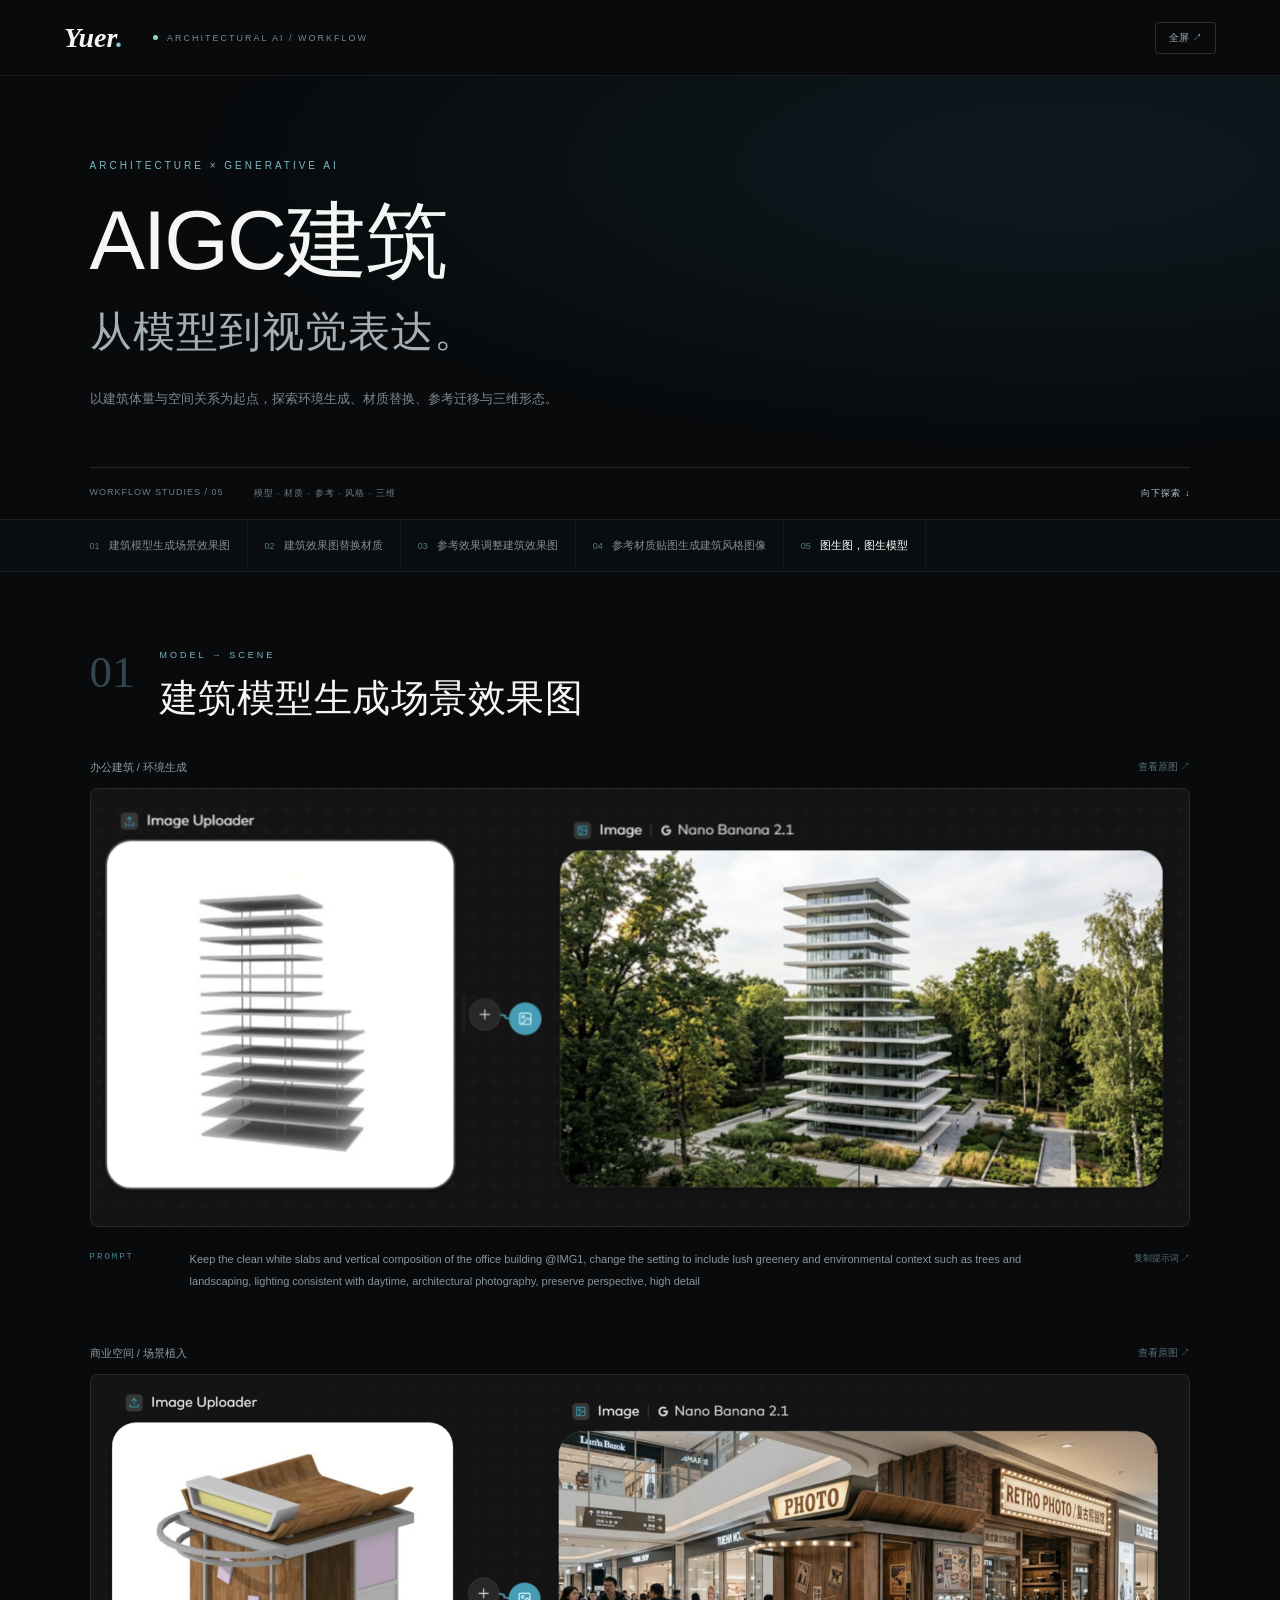
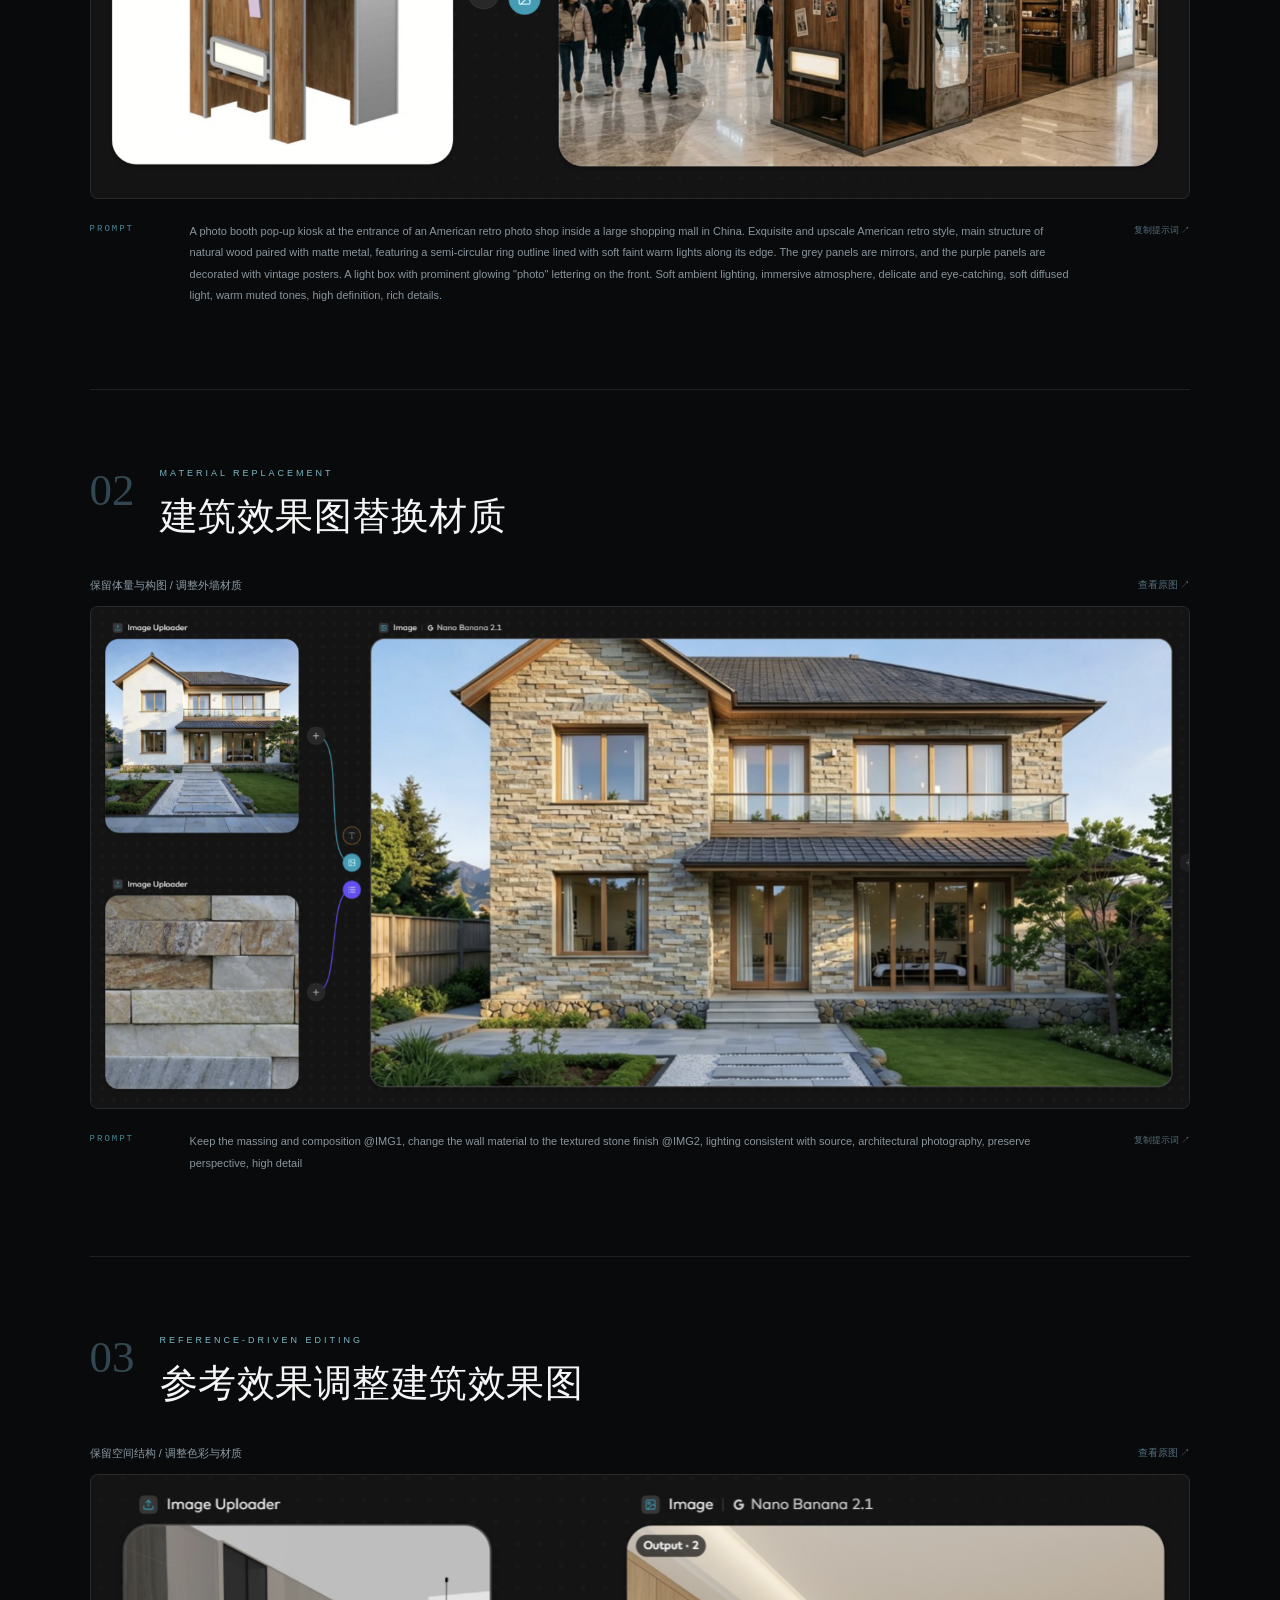
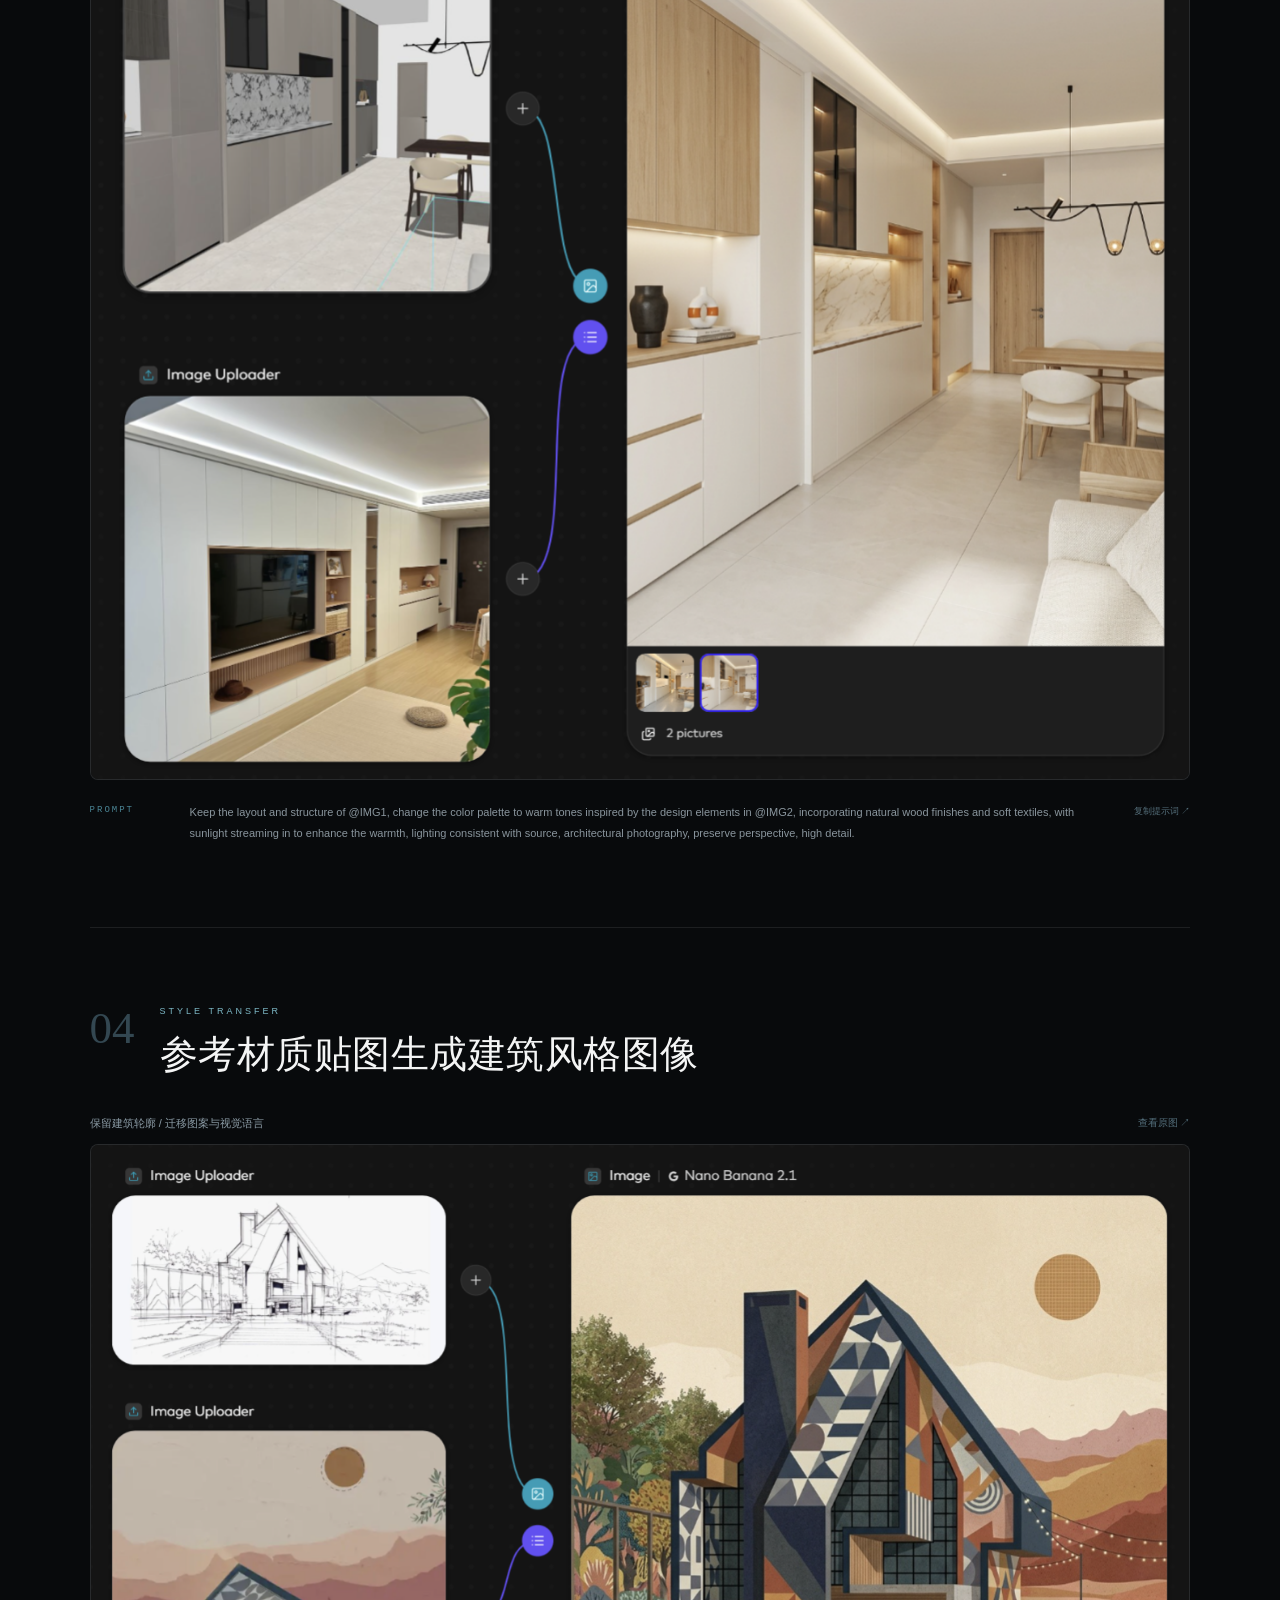
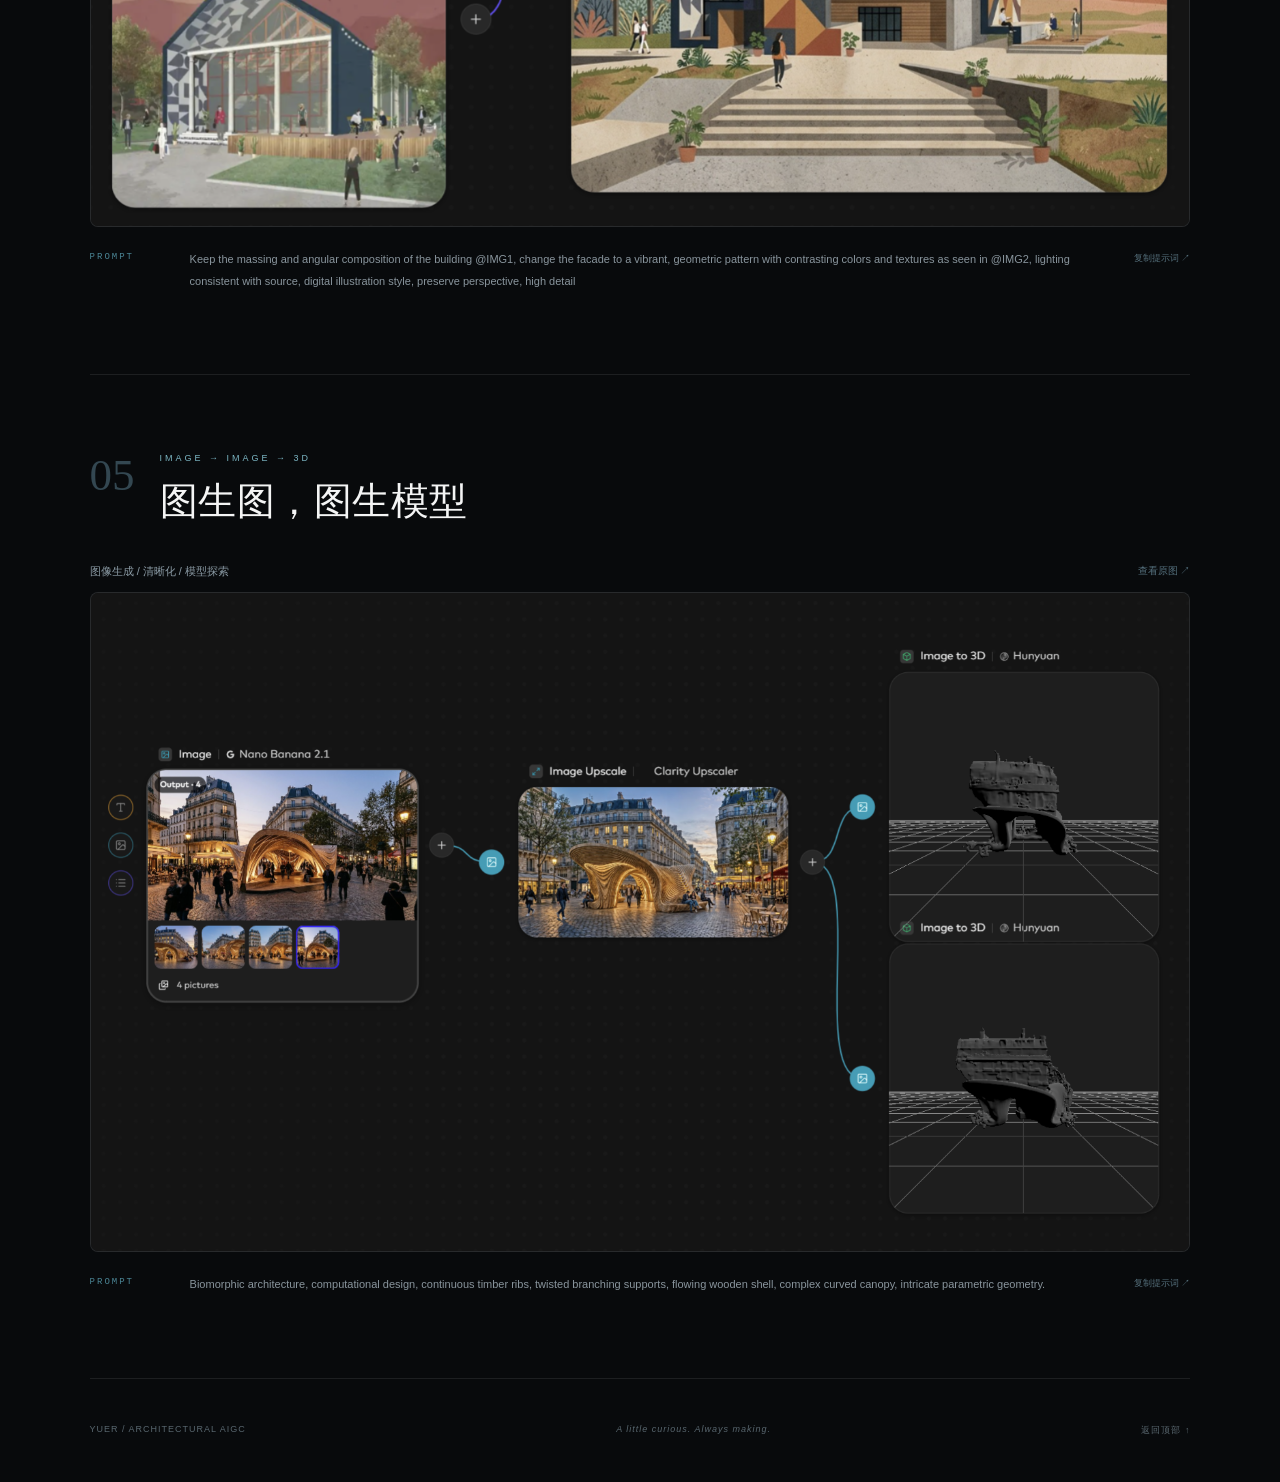
==== aigc-architecture/index.html @ 1d400113 "Add AIGC architecture document to desktop and navigation" ====
<!doctype html><html lang="zh-CN"><head><meta charset="utf-8"><meta name="viewport" content="width=device-width,initial-scale=1"><title>AIGC建筑</title><link rel="stylesheet" href="style.css"><style>body.embedded>header{display:none}body.embedded main{max-width:none}</style></head><body><script>if(new URLSearchParams(location.search).has("embed"))document.body.classList.add("embedded")</script><header><a class="brand" href="#">Yuer<span>.</span></a><span class="status"><i></i> ARCHITECTURAL AI / WORKFLOW</span><button id="fullscreen" aria-label="全屏查看">全屏 ↗</button></header><main><div class="hero"><div class="eyebrow">ARCHITECTURE × GENERATIVE AI</div><h1>AIGC建筑<span>从模型到视觉表达。</span></h1><p class="intro">以建筑体量与空间关系为起点，探索环境生成、材质替换、参考迁移与三维形态。</p><div class="hero-bottom"><span>WORKFLOW STUDIES / 05</span><span>模型 · 材质 · 参考 · 风格 · 三维</span><a href="#s01">向下探索 ↓</a></div></div><nav class="index" aria-label="文档目录"><a href="#s01"><span>01</span>建筑模型生成场景效果图</a><a href="#s02"><span>02</span>建筑效果图替换材质</a><a href="#s03"><span>03</span>参考效果调整建筑效果图</a><a href="#s04"><span>04</span>参考材质贴图生成建筑风格图像</a><a href="#s05"><span>05</span>图生图，图生模型</a></nav><div class="content"><section id="s01"><div class="section-head"><span class="number">01</span><div><p class="eyebrow">MODEL → SCENE</p><h2>建筑模型生成场景效果图</h2></div></div><div class="case"><div class="case-label"><span>办公建筑 / 环境生成</span><a href="assets/model-tower.png" target="_blank">查看原图 ↗</a></div><a class="visual" href="assets/model-tower.png" target="_blank"><img src="assets/model-tower.png" alt="办公建筑 / 环境生成的输入、节点连接与输出结果" loading="lazy"></a><div class="prompt"><span>PROMPT</span><p>Keep the clean white slabs and vertical composition of the office building @IMG1, change the setting to include lush greenery and environmental context such as trees and landscaping, lighting consistent with daytime, architectural photography, preserve perspective, high detail</p><button class="copy" type="button">复制提示词 ↗</button></div></div><div class="case"><div class="case-label"><span>商业空间 / 场景植入</span><a href="assets/model-kiosk.png" target="_blank">查看原图 ↗</a></div><a class="visual" href="assets/model-kiosk.png" target="_blank"><img src="assets/model-kiosk.png" alt="商业空间 / 场景植入的输入、节点连接与输出结果" loading="lazy"></a><div class="prompt"><span>PROMPT</span><p>A photo booth pop-up kiosk at the entrance of an American retro photo shop inside a large shopping mall in China. Exquisite and upscale American retro style, main structure of natural wood paired with matte metal, featuring a semi-circular ring outline lined with soft faint warm lights along its edge. The grey panels are mirrors, and the purple panels are decorated with vintage posters. A light box with prominent glowing &quot;photo&quot; lettering on the front. Soft ambient lighting, immersive atmosphere, delicate and eye-catching, soft diffused light, warm muted tones, high definition, rich details.</p><button class="copy" type="button">复制提示词 ↗</button></div></div></section><section id="s02"><div class="section-head"><span class="number">02</span><div><p class="eyebrow">MATERIAL REPLACEMENT</p><h2>建筑效果图替换材质</h2></div></div><div class="case"><div class="case-label"><span>保留体量与构图 / 调整外墙材质</span><a href="assets/material.png" target="_blank">查看原图 ↗</a></div><a class="visual" href="assets/material.png" target="_blank"><img src="assets/material.png" alt="保留体量与构图 / 调整外墙材质的输入、节点连接与输出结果" loading="lazy"></a><div class="prompt"><span>PROMPT</span><p>Keep the massing and composition @IMG1, change the wall material to the textured stone finish @IMG2, lighting consistent with source, architectural photography, preserve perspective, high detail</p><button class="copy" type="button">复制提示词 ↗</button></div></div></section><section id="s03"><div class="section-head"><span class="number">03</span><div><p class="eyebrow">REFERENCE-DRIVEN EDITING</p><h2>参考效果调整建筑效果图</h2></div></div><div class="case"><div class="case-label"><span>保留空间结构 / 调整色彩与材质</span><a href="assets/reference.png" target="_blank">查看原图 ↗</a></div><a class="visual" href="assets/reference.png" target="_blank"><img src="assets/reference.png" alt="保留空间结构 / 调整色彩与材质的输入、节点连接与输出结果" loading="lazy"></a><div class="prompt"><span>PROMPT</span><p>Keep the layout and structure of @IMG1, change the color palette to warm tones inspired by the design elements in @IMG2, incorporating natural wood finishes and soft textiles, with sunlight streaming in to enhance the warmth, lighting consistent with source, architectural photography, preserve perspective, high detail.</p><button class="copy" type="button">复制提示词 ↗</button></div></div></section><section id="s04"><div class="section-head"><span class="number">04</span><div><p class="eyebrow">STYLE TRANSFER</p><h2>参考材质贴图生成建筑风格图像</h2></div></div><div class="case"><div class="case-label"><span>保留建筑轮廓 / 迁移图案与视觉语言</span><a href="assets/style.png" target="_blank">查看原图 ↗</a></div><a class="visual" href="assets/style.png" target="_blank"><img src="assets/style.png" alt="保留建筑轮廓 / 迁移图案与视觉语言的输入、节点连接与输出结果" loading="lazy"></a><div class="prompt"><span>PROMPT</span><p>Keep the massing and angular composition of the building @IMG1, change the facade to a vibrant, geometric pattern with contrasting colors and textures as seen in @IMG2, lighting consistent with source, digital illustration style, preserve perspective, high detail</p><button class="copy" type="button">复制提示词 ↗</button></div></div></section><section id="s05"><div class="section-head"><span class="number">05</span><div><p class="eyebrow">IMAGE → IMAGE → 3D</p><h2>图生图，图生模型</h2></div></div><div class="case"><div class="case-label"><span>图像生成 / 清晰化 / 模型探索</span><a href="assets/image-to-3d.png" target="_blank">查看原图 ↗</a></div><a class="visual" href="assets/image-to-3d.png" target="_blank"><img src="assets/image-to-3d.png" alt="图像生成 / 清晰化 / 模型探索的输入、节点连接与输出结果" loading="lazy"></a><div class="prompt"><span>PROMPT</span><p>Biomorphic architecture, computational design, continuous timber ribs, twisted branching supports, flowing wooden shell, complex curved canopy, intricate parametric geometry.</p><button class="copy" type="button">复制提示词 ↗</button></div></div></section></div><footer><span>YUER / ARCHITECTURAL AIGC</span><span>A little curious. Always making.</span><a href="#">返回顶部 ↑</a></footer></main><dialog id="viewer"><button id="viewer-close" aria-label="关闭大图">×</button><img alt="放大的工作流图像"></dialog><script src="app.js"></script></body></html>
---- aigc-architecture/style.css ----
*{box-sizing:border-box}html{scroll-behavior:smooth;scroll-padding-top:110px}body{margin:0;background:#080a0c;color:#f4f5f5;font-family:Arial,"Microsoft YaHei",sans-serif;background-image:radial-gradient(#84919f14 .6px,transparent .6px);background-size:18px 18px}a{color:inherit;text-decoration:none}button{font:inherit;cursor:pointer}header{height:76px;display:flex;align-items:center;gap:30px;padding:0 5%;border-bottom:1px solid #ffffff14;background:#080a0ce8}.brand{font:italic bold 28px Georgia}.brand span{color:#86c9d5}.status{font-size:9px;letter-spacing:2px;color:#7a8790;display:flex;align-items:center;gap:9px}.status i{width:5px;height:5px;border-radius:50%;background:#91d3c1}header button{margin-left:auto;background:none;border:1px solid #ffffff24;color:#abb4b9;border-radius:3px;padding:8px 13px;font-size:10px}main{max-width:1500px;margin:auto}.hero{padding:84px 7% 0;background:radial-gradient(ellipse at 83% 20%,#16313d66,transparent 58%)}.eyebrow{font-size:10px;letter-spacing:3px;color:#7db8c6;margin:0 0 20px}h1{font-size:clamp(48px,6.5vw,90px);font-weight:500;letter-spacing:-2px;line-height:1.2;margin:0}h1 span{display:block;font-size:clamp(24px,3.3vw,44px);color:#a6afb4;letter-spacing:1px;margin-top:16px;font-weight:300}.intro{max-width:650px;color:#7d8891;font-size:13px;line-height:2;margin:28px 0 55px}.hero-bottom{display:flex;gap:30px;border-top:1px solid #ffffff1c;padding:19px 0;color:#6d7c87;font-size:9px;letter-spacing:1px}.hero-bottom a{margin-left:auto;color:#b6cad1}.index{position:sticky;top:0;z-index:5;display:flex;gap:0;margin-top:0;padding:0 7%;background:#0b0e11ed;border-top:1px solid #ffffff14;border-bottom:1px solid #ffffff14;backdrop-filter:blur(14px);overflow:auto}.index a{padding:18px 17px;white-space:nowrap;font-size:11px;color:#7e8c96;border-right:1px solid #ffffff0b}.index a:first-child{padding-left:0}.index a span{font-size:9px;color:#527c88;margin-right:9px}.index a:hover,.index a.active{color:white}.content{padding:0 7%}section{padding:78px 0 28px;border-bottom:1px solid #ffffff16}.section-head{display:flex;align-items:flex-start;gap:25px;margin-bottom:35px}.number{font-size:45px;font-weight:300;line-height:1;color:#334751;font-family:Georgia,serif}.section-head .eyebrow{margin:0 0 10px;font-size:9px}h2{font-size:clamp(25px,3vw,40px);line-height:1.45;letter-spacing:.5px;font-weight:400;margin:0}.case{margin-bottom:48px}.case-label{display:flex;justify-content:space-between;font-size:11px;color:#8b9ba5;margin:0 0 13px}.case-label a{font-size:10px;color:#536e7b}.visual{display:block;border:1px solid #ffffff19;background:#111315;border-radius:8px;overflow:hidden}.visual img{display:block;width:100%;height:auto}.visual:hover{border-color:#77bec366}.prompt{display:grid;grid-template-columns:80px 1fr auto;gap:20px;align-items:start;margin-top:0;padding:22px 0 6px}.prompt>span{font-family:monospace;font-size:9px;letter-spacing:2px;color:#4b8595;padding-top:3px}.prompt p{font:11px/1.95 Arial,sans-serif;color:#89959d;margin:0;max-width:890px}.prompt button{background:none;border:0;color:#546e7a;font-size:9px;padding:3px 0;white-space:nowrap}.prompt button:hover{color:#b9dce4}footer{padding:45px 7%;display:flex;justify-content:space-between;gap:25px;font-size:9px;letter-spacing:1px;color:#58666e}footer span:nth-child(2){font-style:italic}dialog{width:96vw;height:94vh;max-width:none;max-height:none;border:1px solid #53606b;background:#090b0e;padding:30px;overflow:auto}dialog::backdrop{background:#000d}dialog img{display:block;max-width:none;width:100%;height:auto}#viewer-close{position:fixed;right:4vw;top:4vh;border:1px solid #ffffff42;border-radius:50%;width:35px;height:35px;background:#10151a;color:#eee;font-size:23px;z-index:20}@media(max-width:700px){header{height:60px;padding:0 20px;gap:15px}.status{font-size:7px;letter-spacing:1px}.hero{padding:48px 22px 0}.hero-bottom{gap:15px;flex-wrap:wrap}.hero-bottom span:nth-child(2){display:none}.index{padding:0 22px}.index a{font-size:10px;padding:14px}.content{padding:0 22px}section{padding-top:48px}.section-head{gap:15px}.number{font-size:34px}.prompt{grid-template-columns:1fr;gap:9px;padding-top:17px}.prompt p{font-size:10px}.prompt button{justify-self:start}footer{padding:32px 22px;flex-wrap:wrap}.case-label{font-size:10px}dialog{padding:45px 8px 8px}}
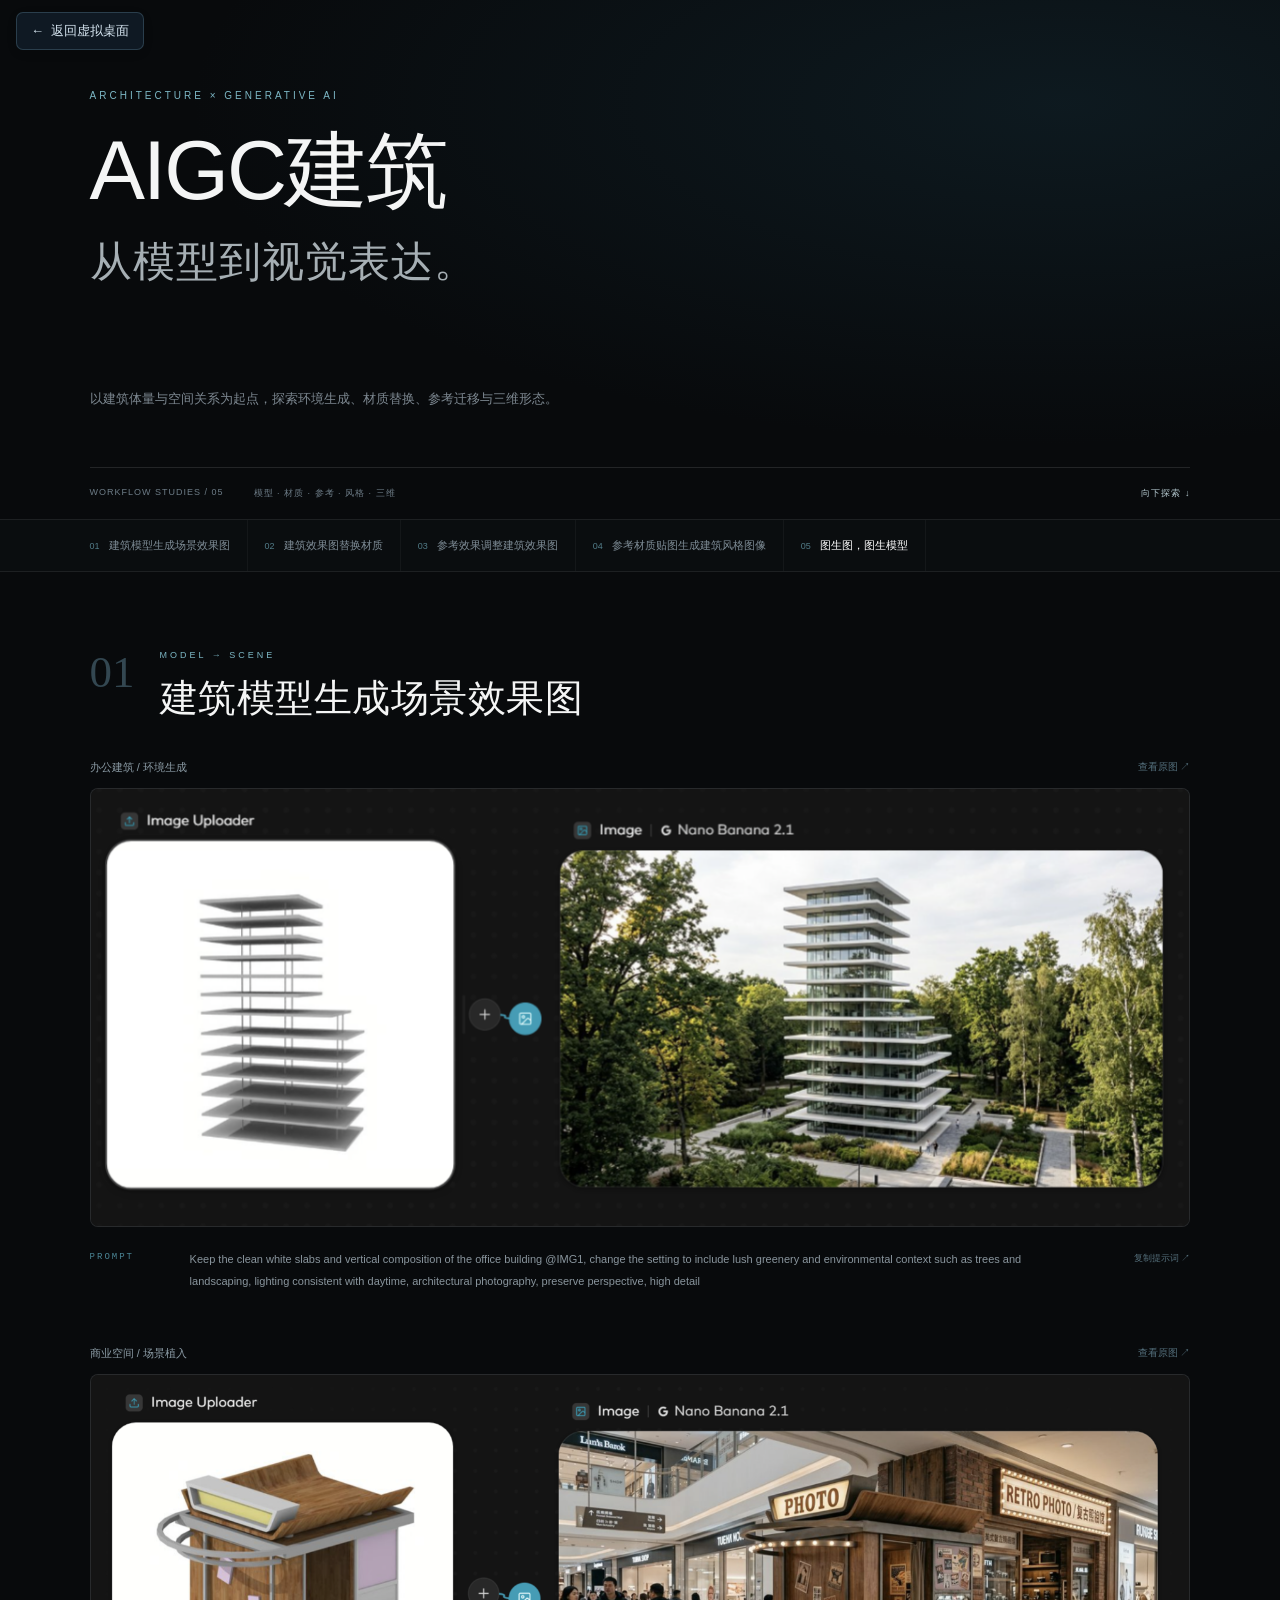
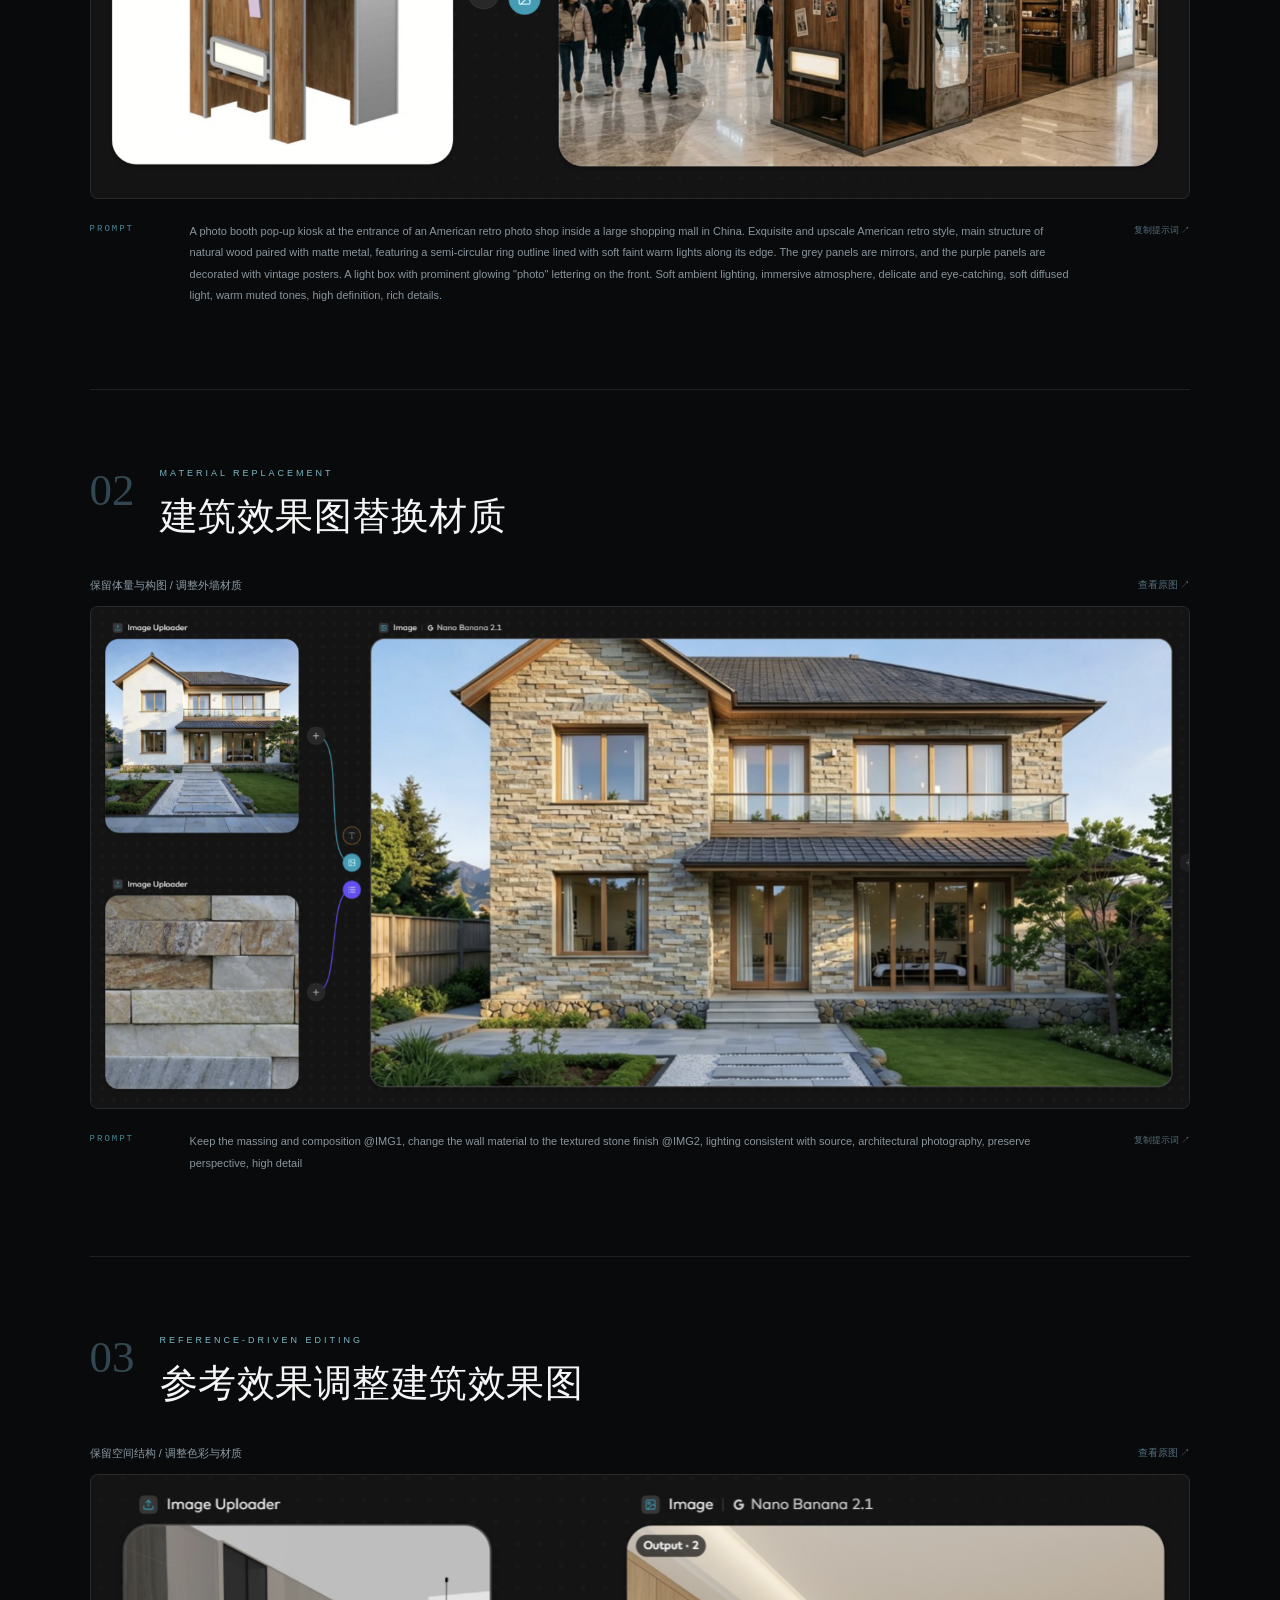
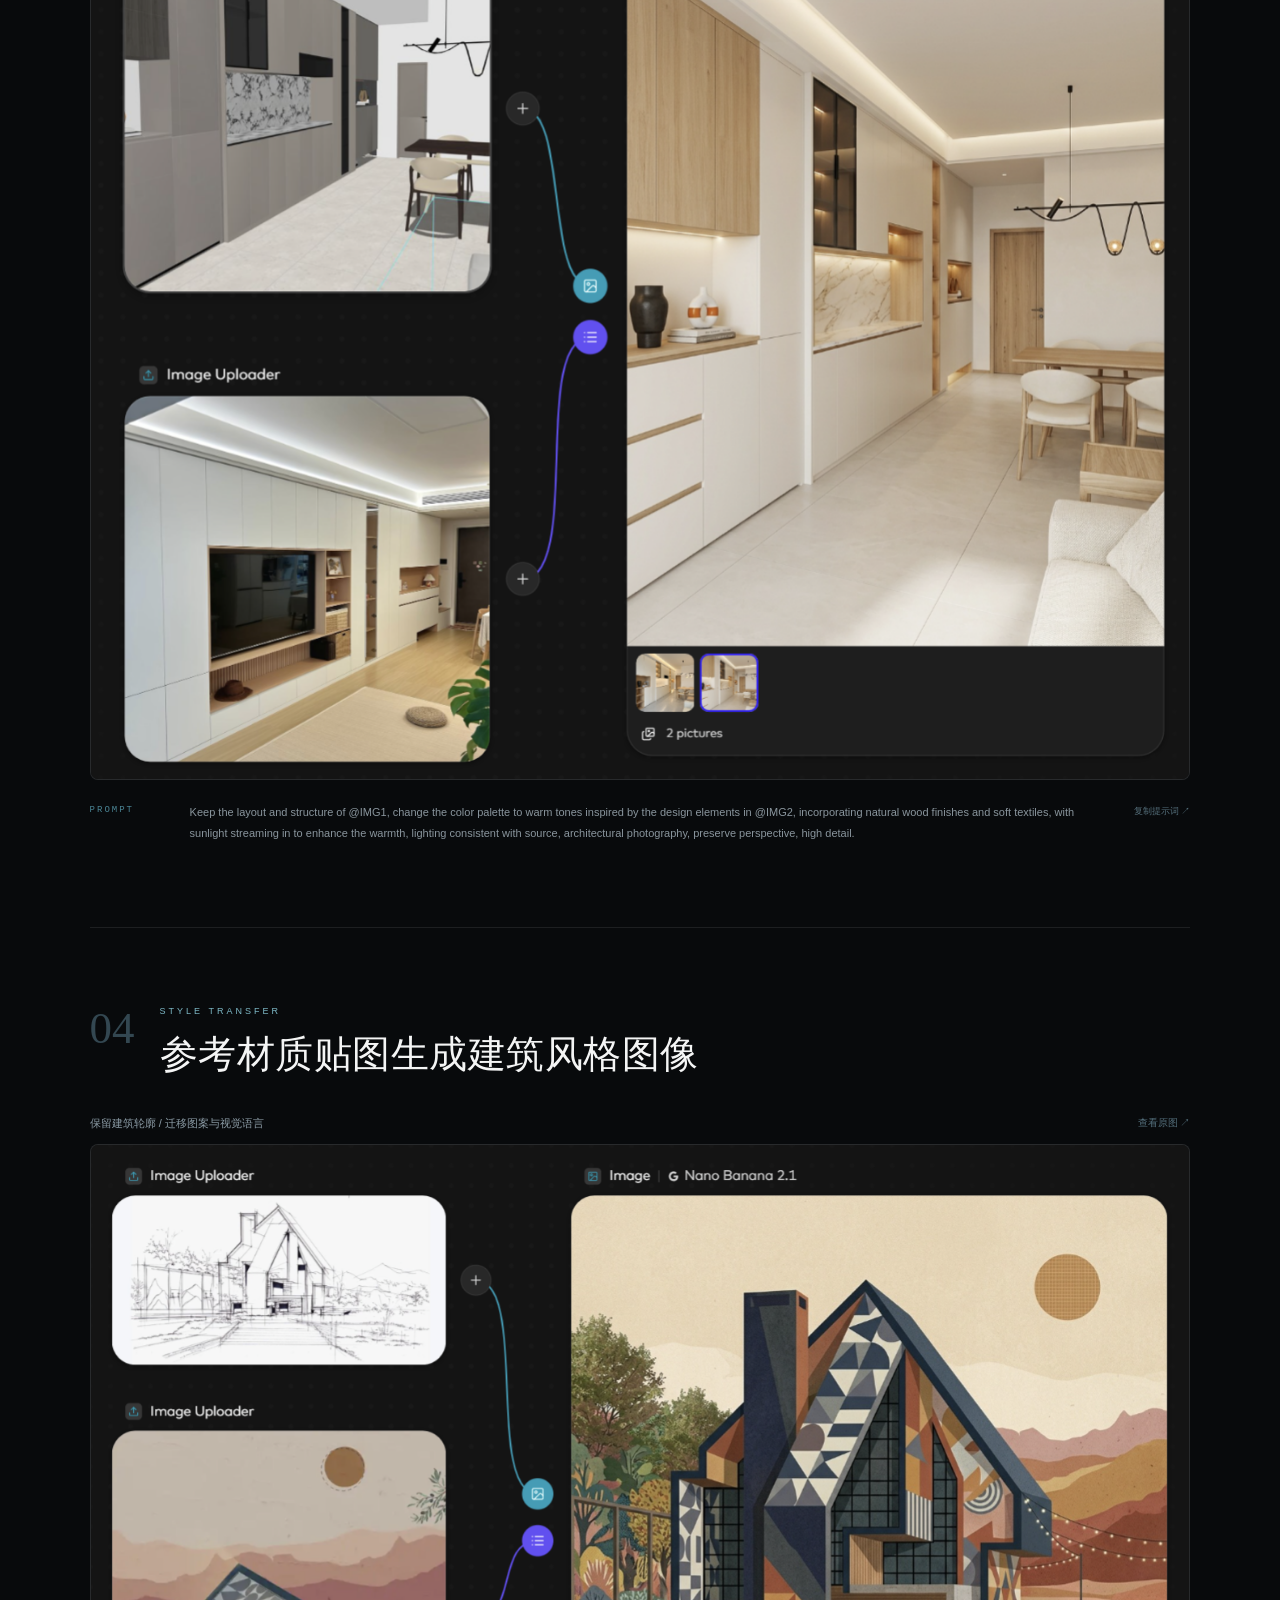
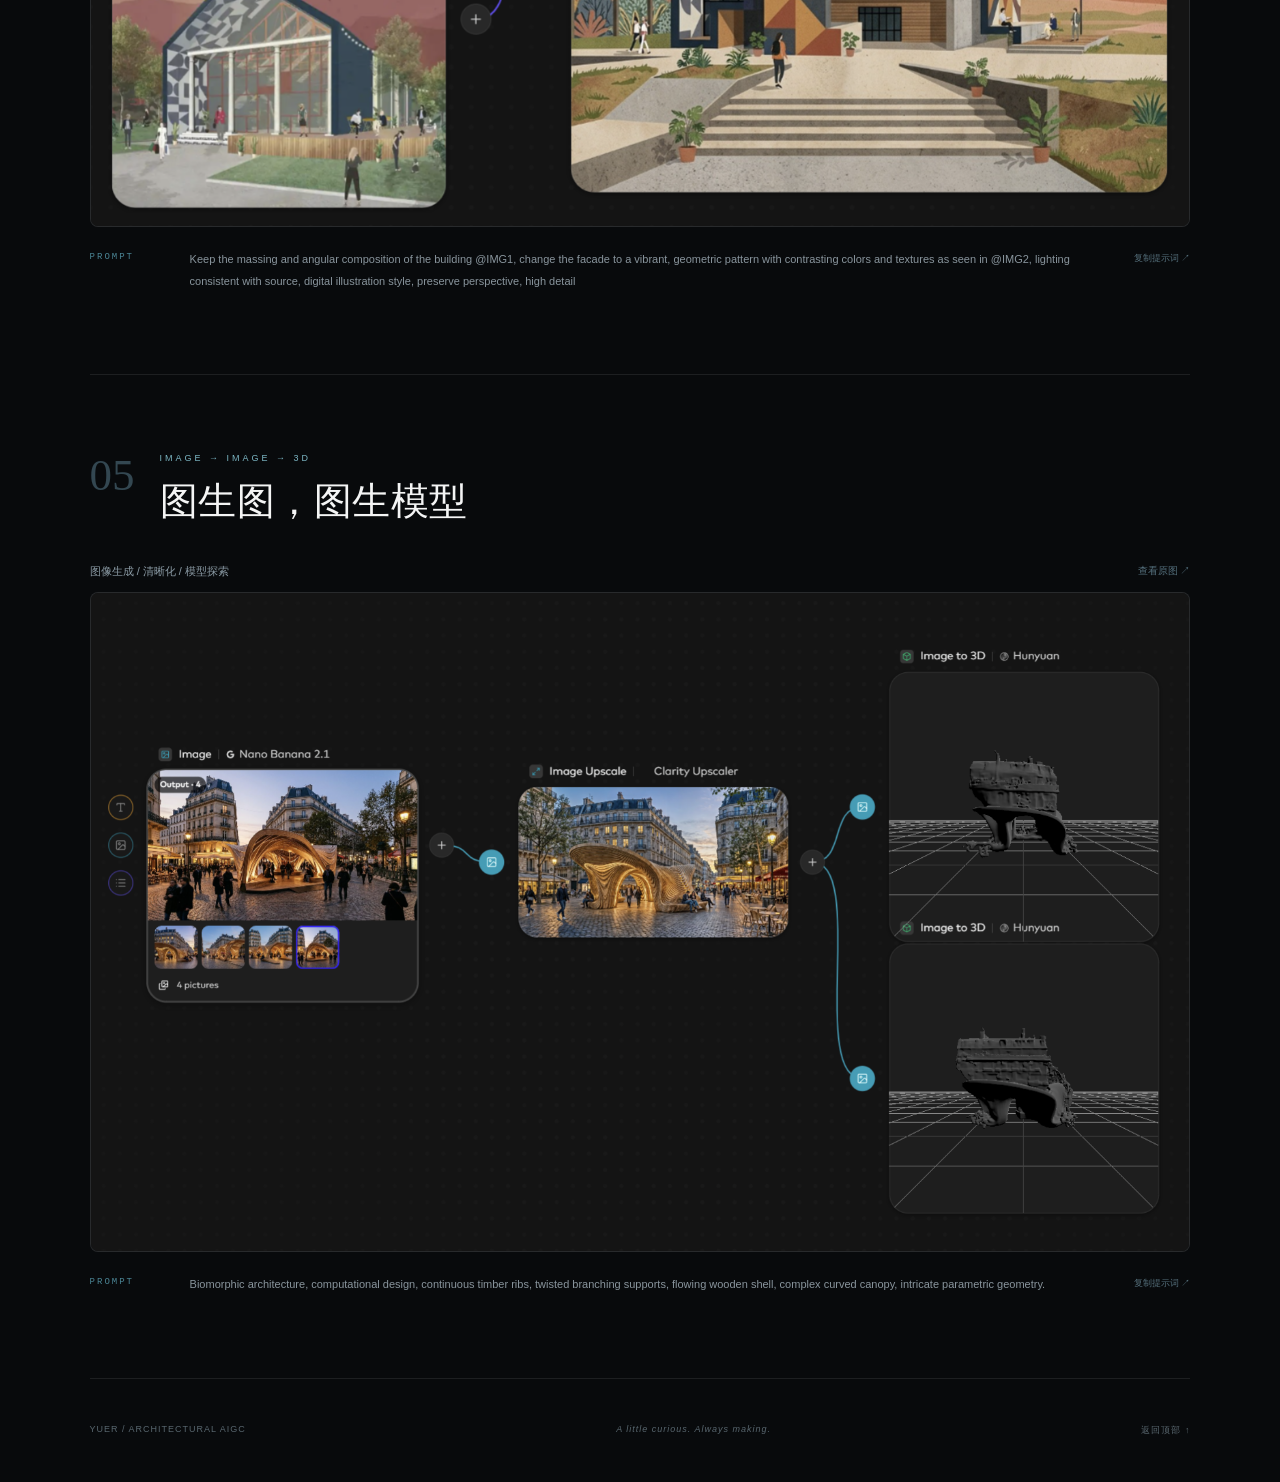
==== commit 281c0ba2: "Open portfolio documents full-page with return to desktop" ====
--- a/aigc-architecture/index.html
+++ b/aigc-architecture/index.html
@@ -1 +1 @@
-<!doctype html><html lang="zh-CN"><head><meta charset="utf-8"><meta name="viewport" content="width=device-width,initial-scale=1"><title>AIGC建筑</title><link rel="stylesheet" href="style.css"><style>body.embedded>header{display:none}body.embedded main{max-width:none}</style></head><body><script>if(new URLSearchParams(location.search).has("embed"))document.body.classList.add("embedded")</script><header><a class="brand" href="#">Yuer<span>.</span></a><span class="status"><i></i> ARCHITECTURAL AI / WORKFLOW</span><button id="fullscreen" aria-label="全屏查看">全屏 ↗</button></header><main><div class="hero"><div class="eyebrow">ARCHITECTURE × GENERATIVE AI</div><h1>AIGC建筑<span>从模型到视觉表达。</span></h1><p class="intro">以建筑体量与空间关系为起点，探索环境生成、材质替换、参考迁移与三维形态。</p><div class="hero-bottom"><span>WORKFLOW STUDIES / 05</span><span>模型 · 材质 · 参考 · 风格 · 三维</span><a href="#s01">向下探索 ↓</a></div></div><nav class="index" aria-label="文档目录"><a href="#s01"><span>01</span>建筑模型生成场景效果图</a><a href="#s02"><span>02</span>建筑效果图替换材质</a><a href="#s03"><span>03</span>参考效果调整建筑效果图</a><a href="#s04"><span>04</span>参考材质贴图生成建筑风格图像</a><a href="#s05"><span>05</span>图生图，图生模型</a></nav><div class="content"><section id="s01"><div class="section-head"><span class="number">01</span><div><p class="eyebrow">MODEL → SCENE</p><h2>建筑模型生成场景效果图</h2></div></div><div class="case"><div class="case-label"><span>办公建筑 / 环境生成</span><a href="assets/model-tower.png" target="_blank">查看原图 ↗</a></div><a class="visual" href="assets/model-tower.png" target="_blank"><img src="assets/model-tower.png" alt="办公建筑 / 环境生成的输入、节点连接与输出结果" loading="lazy"></a><div class="prompt"><span>PROMPT</span><p>Keep the clean white slabs and vertical composition of the office building @IMG1, change the setting to include lush greenery and environmental context such as trees and landscaping, lighting consistent with daytime, architectural photography, preserve perspective, high detail</p><button class="copy" type="button">复制提示词 ↗</button></div></div><div class="case"><div class="case-label"><span>商业空间 / 场景植入</span><a href="assets/model-kiosk.png" target="_blank">查看原图 ↗</a></div><a class="visual" href="assets/model-kiosk.png" target="_blank"><img src="assets/model-kiosk.png" alt="商业空间 / 场景植入的输入、节点连接与输出结果" loading="lazy"></a><div class="prompt"><span>PROMPT</span><p>A photo booth pop-up kiosk at the entrance of an American retro photo shop inside a large shopping mall in China. Exquisite and upscale American retro style, main structure of natural wood paired with matte metal, featuring a semi-circular ring outline lined with soft faint warm lights along its edge. The grey panels are mirrors, and the purple panels are decorated with vintage posters. A light box with prominent glowing &quot;photo&quot; lettering on the front. Soft ambient lighting, immersive atmosphere, delicate and eye-catching, soft diffused light, warm muted tones, high definition, rich details.</p><button class="copy" type="button">复制提示词 ↗</button></div></div></section><section id="s02"><div class="section-head"><span class="number">02</span><div><p class="eyebrow">MATERIAL REPLACEMENT</p><h2>建筑效果图替换材质</h2></div></div><div class="case"><div class="case-label"><span>保留体量与构图 / 调整外墙材质</span><a href="assets/material.png" target="_blank">查看原图 ↗</a></div><a class="visual" href="assets/material.png" target="_blank"><img src="assets/material.png" alt="保留体量与构图 / 调整外墙材质的输入、节点连接与输出结果" loading="lazy"></a><div class="prompt"><span>PROMPT</span><p>Keep the massing and composition @IMG1, change the wall material to the textured stone finish @IMG2, lighting consistent with source, architectural photography, preserve perspective, high detail</p><button class="copy" type="button">复制提示词 ↗</button></div></div></section><section id="s03"><div class="section-head"><span class="number">03</span><div><p class="eyebrow">REFERENCE-DRIVEN EDITING</p><h2>参考效果调整建筑效果图</h2></div></div><div class="case"><div class="case-label"><span>保留空间结构 / 调整色彩与材质</span><a href="assets/reference.png" target="_blank">查看原图 ↗</a></div><a class="visual" href="assets/reference.png" target="_blank"><img src="assets/reference.png" alt="保留空间结构 / 调整色彩与材质的输入、节点连接与输出结果" loading="lazy"></a><div class="prompt"><span>PROMPT</span><p>Keep the layout and structure of @IMG1, change the color palette to warm tones inspired by the design elements in @IMG2, incorporating natural wood finishes and soft textiles, with sunlight streaming in to enhance the warmth, lighting consistent with source, architectural photography, preserve perspective, high detail.</p><button class="copy" type="button">复制提示词 ↗</button></div></div></section><section id="s04"><div class="section-head"><span class="number">04</span><div><p class="eyebrow">STYLE TRANSFER</p><h2>参考材质贴图生成建筑风格图像</h2></div></div><div class="case"><div class="case-label"><span>保留建筑轮廓 / 迁移图案与视觉语言</span><a href="assets/style.png" target="_blank">查看原图 ↗</a></div><a class="visual" href="assets/style.png" target="_blank"><img src="assets/style.png" alt="保留建筑轮廓 / 迁移图案与视觉语言的输入、节点连接与输出结果" loading="lazy"></a><div class="prompt"><span>PROMPT</span><p>Keep the massing and angular composition of the building @IMG1, change the facade to a vibrant, geometric pattern with contrasting colors and textures as seen in @IMG2, lighting consistent with source, digital illustration style, preserve perspective, high detail</p><button class="copy" type="button">复制提示词 ↗</button></div></div></section><section id="s05"><div class="section-head"><span class="number">05</span><div><p class="eyebrow">IMAGE → IMAGE → 3D</p><h2>图生图，图生模型</h2></div></div><div class="case"><div class="case-label"><span>图像生成 / 清晰化 / 模型探索</span><a href="assets/image-to-3d.png" target="_blank">查看原图 ↗</a></div><a class="visual" href="assets/image-to-3d.png" target="_blank"><img src="assets/image-to-3d.png" alt="图像生成 / 清晰化 / 模型探索的输入、节点连接与输出结果" loading="lazy"></a><div class="prompt"><span>PROMPT</span><p>Biomorphic architecture, computational design, continuous timber ribs, twisted branching supports, flowing wooden shell, complex curved canopy, intricate parametric geometry.</p><button class="copy" type="button">复制提示词 ↗</button></div></div></section></div><footer><span>YUER / ARCHITECTURAL AIGC</span><span>A little curious. Always making.</span><a href="#">返回顶部 ↑</a></footer></main><dialog id="viewer"><button id="viewer-close" aria-label="关闭大图">×</button><img alt="放大的工作流图像"></dialog><script src="app.js"></script></body></html>+<!doctype html><html lang="zh-CN"><head><meta charset="utf-8"><meta name="viewport" content="width=device-width,initial-scale=1"><title>AIGC建筑</title><link rel="stylesheet" href="style.css"><style>body.embedded>header{display:none}body.embedded main{max-width:none}</style><style>.document-return{position:fixed;left:16px;top:12px;z-index:100000;display:flex;align-items:center;gap:7px;padding:9px 14px;border-radius:7px;border:1px solid #9ca58e55;background:#fffdf1eb;color:#445039;font:13px/1.4 Arial,'Microsoft YaHei',sans-serif;text-decoration:none;box-shadow:0 3px 12px #0001}.document-return:hover{background:#eef2e4}body.direct-document .chrome{display:none!important}body.direct-document .intro{padding-top:70px}body.direct-document .outline{top:0}body.direct-document>.top{display:none!important}body.direct-document main{max-width:none;margin:0;padding:0}body.direct-document .desktop{height:100dvh;min-height:0;border-radius:0}body.direct-document .window{position:fixed;inset:0!important;width:100%;height:100dvh;border-radius:0!important}body.direct-document .shortcut,body.direct-document .task,body.direct-document .desktop-label{display:none!important}</style><style>.document-return{background:#111b26ed;color:#d5e4ef;border-color:#54758a66}body.direct-document>header{display:none}body.direct-document .hero{padding-top:90px}</style></head><body><a class="document-return" href="../?desktop=1" aria-label="返回虚拟桌面">← <span>返回虚拟桌面</span></a><script>if(new URLSearchParams(location.search).has("embed"))document.body.classList.add("embedded")</script><header><a class="brand" href="#">Yuer<span>.</span></a><span class="status"><i></i> ARCHITECTURAL AI / WORKFLOW</span><button id="fullscreen" aria-label="全屏查看">全屏 ↗</button></header><main><div class="hero"><div class="eyebrow">ARCHITECTURE × GENERATIVE AI</div><h1>AIGC建筑<span>从模型到视觉表达。</span></h1><p class="intro">以建筑体量与空间关系为起点，探索环境生成、材质替换、参考迁移与三维形态。</p><div class="hero-bottom"><span>WORKFLOW STUDIES / 05</span><span>模型 · 材质 · 参考 · 风格 · 三维</span><a href="#s01">向下探索 ↓</a></div></div><nav class="index" aria-label="文档目录"><a href="#s01"><span>01</span>建筑模型生成场景效果图</a><a href="#s02"><span>02</span>建筑效果图替换材质</a><a href="#s03"><span>03</span>参考效果调整建筑效果图</a><a href="#s04"><span>04</span>参考材质贴图生成建筑风格图像</a><a href="#s05"><span>05</span>图生图，图生模型</a></nav><div class="content"><section id="s01"><div class="section-head"><span class="number">01</span><div><p class="eyebrow">MODEL → SCENE</p><h2>建筑模型生成场景效果图</h2></div></div><div class="case"><div class="case-label"><span>办公建筑 / 环境生成</span><a href="assets/model-tower.png" target="_blank">查看原图 ↗</a></div><a class="visual" href="assets/model-tower.png" target="_blank"><img src="assets/model-tower.png" alt="办公建筑 / 环境生成的输入、节点连接与输出结果" loading="lazy"></a><div class="prompt"><span>PROMPT</span><p>Keep the clean white slabs and vertical composition of the office building @IMG1, change the setting to include lush greenery and environmental context such as trees and landscaping, lighting consistent with daytime, architectural photography, preserve perspective, high detail</p><button class="copy" type="button">复制提示词 ↗</button></div></div><div class="case"><div class="case-label"><span>商业空间 / 场景植入</span><a href="assets/model-kiosk.png" target="_blank">查看原图 ↗</a></div><a class="visual" href="assets/model-kiosk.png" target="_blank"><img src="assets/model-kiosk.png" alt="商业空间 / 场景植入的输入、节点连接与输出结果" loading="lazy"></a><div class="prompt"><span>PROMPT</span><p>A photo booth pop-up kiosk at the entrance of an American retro photo shop inside a large shopping mall in China. Exquisite and upscale American retro style, main structure of natural wood paired with matte metal, featuring a semi-circular ring outline lined with soft faint warm lights along its edge. The grey panels are mirrors, and the purple panels are decorated with vintage posters. A light box with prominent glowing &quot;photo&quot; lettering on the front. Soft ambient lighting, immersive atmosphere, delicate and eye-catching, soft diffused light, warm muted tones, high definition, rich details.</p><button class="copy" type="button">复制提示词 ↗</button></div></div></section><section id="s02"><div class="section-head"><span class="number">02</span><div><p class="eyebrow">MATERIAL REPLACEMENT</p><h2>建筑效果图替换材质</h2></div></div><div class="case"><div class="case-label"><span>保留体量与构图 / 调整外墙材质</span><a href="assets/material.png" target="_blank">查看原图 ↗</a></div><a class="visual" href="assets/material.png" target="_blank"><img src="assets/material.png" alt="保留体量与构图 / 调整外墙材质的输入、节点连接与输出结果" loading="lazy"></a><div class="prompt"><span>PROMPT</span><p>Keep the massing and composition @IMG1, change the wall material to the textured stone finish @IMG2, lighting consistent with source, architectural photography, preserve perspective, high detail</p><button class="copy" type="button">复制提示词 ↗</button></div></div></section><section id="s03"><div class="section-head"><span class="number">03</span><div><p class="eyebrow">REFERENCE-DRIVEN EDITING</p><h2>参考效果调整建筑效果图</h2></div></div><div class="case"><div class="case-label"><span>保留空间结构 / 调整色彩与材质</span><a href="assets/reference.png" target="_blank">查看原图 ↗</a></div><a class="visual" href="assets/reference.png" target="_blank"><img src="assets/reference.png" alt="保留空间结构 / 调整色彩与材质的输入、节点连接与输出结果" loading="lazy"></a><div class="prompt"><span>PROMPT</span><p>Keep the layout and structure of @IMG1, change the color palette to warm tones inspired by the design elements in @IMG2, incorporating natural wood finishes and soft textiles, with sunlight streaming in to enhance the warmth, lighting consistent with source, architectural photography, preserve perspective, high detail.</p><button class="copy" type="button">复制提示词 ↗</button></div></div></section><section id="s04"><div class="section-head"><span class="number">04</span><div><p class="eyebrow">STYLE TRANSFER</p><h2>参考材质贴图生成建筑风格图像</h2></div></div><div class="case"><div class="case-label"><span>保留建筑轮廓 / 迁移图案与视觉语言</span><a href="assets/style.png" target="_blank">查看原图 ↗</a></div><a class="visual" href="assets/style.png" target="_blank"><img src="assets/style.png" alt="保留建筑轮廓 / 迁移图案与视觉语言的输入、节点连接与输出结果" loading="lazy"></a><div class="prompt"><span>PROMPT</span><p>Keep the massing and angular composition of the building @IMG1, change the facade to a vibrant, geometric pattern with contrasting colors and textures as seen in @IMG2, lighting consistent with source, digital illustration style, preserve perspective, high detail</p><button class="copy" type="button">复制提示词 ↗</button></div></div></section><section id="s05"><div class="section-head"><span class="number">05</span><div><p class="eyebrow">IMAGE → IMAGE → 3D</p><h2>图生图，图生模型</h2></div></div><div class="case"><div class="case-label"><span>图像生成 / 清晰化 / 模型探索</span><a href="assets/image-to-3d.png" target="_blank">查看原图 ↗</a></div><a class="visual" href="assets/image-to-3d.png" target="_blank"><img src="assets/image-to-3d.png" alt="图像生成 / 清晰化 / 模型探索的输入、节点连接与输出结果" loading="lazy"></a><div class="prompt"><span>PROMPT</span><p>Biomorphic architecture, computational design, continuous timber ribs, twisted branching supports, flowing wooden shell, complex curved canopy, intricate parametric geometry.</p><button class="copy" type="button">复制提示词 ↗</button></div></div></section></div><footer><span>YUER / ARCHITECTURAL AIGC</span><span>A little curious. Always making.</span><a href="#">返回顶部 ↑</a></footer></main><dialog id="viewer"><button id="viewer-close" aria-label="关闭大图">×</button><img alt="放大的工作流图像"></dialog><script src="app.js"></script><script>document.body.classList.add('direct-document');</script></body></html>
